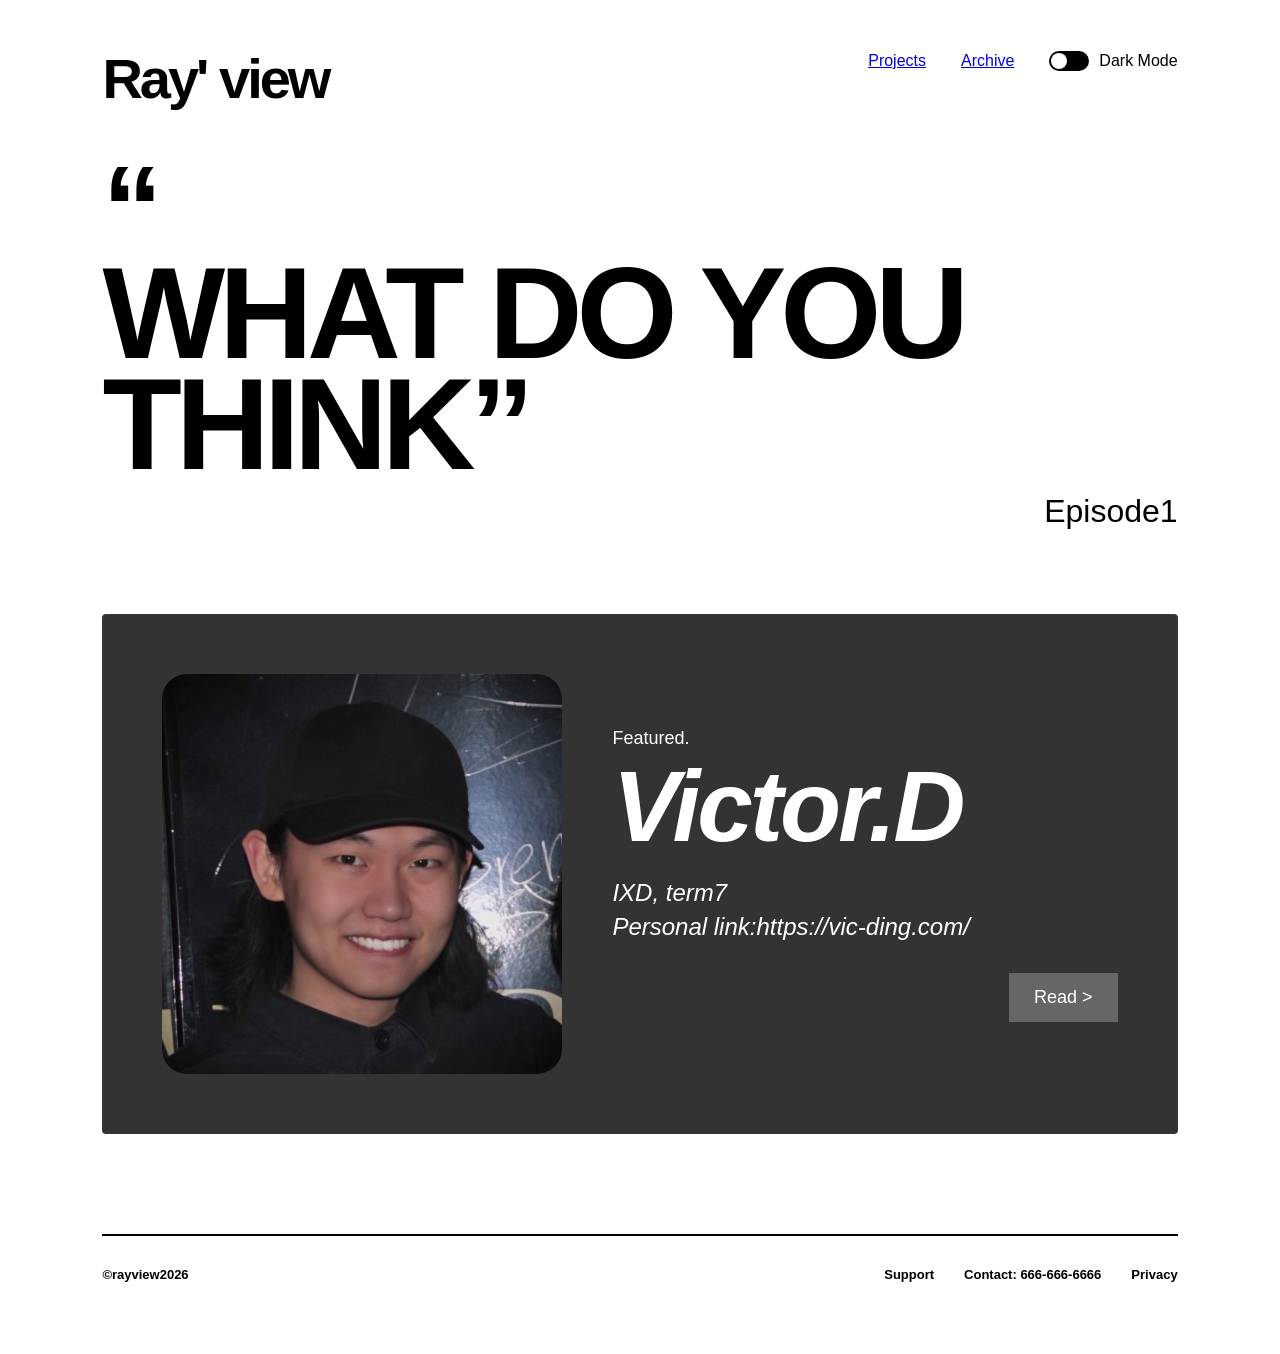
==== index.html @ 0a082f39 "innitial commit" ====
<!DOCTYPE html>
<html lang="zh-EN">
<head>
    <meta charset="UTF-8">
    <meta name="viewport" content="width=device-width, initial-scale=1.0">
    <title>Ray' view</title>
    <link rel="stylesheet" href="style.css">
</head>
<body>

    <header>
        <div class="logo">Ray' view</div>
        <nav>
            <a href="///">Projects</a>
            <a href="///">Archive</a>
            <div class="dark-mode-toggle" id="themeToggle">
                <div class="toggle-icon"></div>
                <span>Dark Mode</span>
            </div>
        </nav>
    </header>

    <main>
        <section class="hero">
            <span class="quote-mark">“</span>
            <h1 class="main-title">What Do You<br>Think”</h1>
            <div class="episode">Episode1</div>
        </section>

        <section class="profile-card">
            <div class="profile-pic"></div>
            <div class="profile-info">
                <p class="label">Featured.</p>
                <h2 class="name">Victor.D</h2>
                <p class="details">
                    IXD, term7<br>
                    Personal link:https://vic-ding.com/
                </p>
                <a href="Page1.html" class="read-btn">Read ></a>
            </div>
        </section>
    </main>

    <footer>
        <div class="copyright">©rayview2026</div>
        <div class="footer-links">
            <span>Support</span>
            <span>Contact: 666-666-6666</span>
            <span>Privacy</span>
        </div>
    </footer>

</body>
</html>
---- style.css ----
:root {
    --bg-color: #ffffff;
    --text-color: #000000;
    --card-bg: #333333;
    --card-text: #ffffff;
    --footer-line: #000000;
    --btn-bg: #666666;
    --transition: 0.3s ease;
}


[data-theme="dark"] {
    --bg-color: #121212;
    --text-color: #f0f0f0;
    --card-bg: #1e1e1e;
    --card-text: #ffffff;
    --footer-line: #444444;
    --btn-bg: #444444;
}

* {
    margin: 0;
    padding: 0;
    box-sizing: border-box;
    font-family: "Helvetica Neue", Helvetica, Arial, sans-serif;
}

body {
    background-color: var(--bg-color);
    color: var(--text-color);
    transition: background-color var(--transition), color var(--transition);
    padding: 40px 8%;
    min-height: 100vh;
    display: flex;
    flex-direction:column;
}


header {
    display: flex;
    justify-content: space-between;
    align-items: flex-start;
    margin-bottom: 60px;
}

.logo {
    font-size: 52px;
    font-weight: 800;
    letter-spacing: -2px;
}

nav {
    display: flex;
    gap: 35px;
    align-items: center;
    padding-top: 10px;
}

.dark-mode-toggle {
    display: flex;
    align-items: center;
    gap: 10px;
    cursor: pointer;
    font-size: 16px;
    font-weight: 500;
}

.toggle-icon {
    width: 40px;
    height: 20px;
    background-color: var(--text-color);
    border-radius: 20px;
    position: relative;
}

.toggle-icon::after {
    content: '';
    position: absolute;
    width: 16px;
    height: 16px;
    background-color: var(--bg-color);
    border-radius: 50%;
    top: 2px;
    left: 2px;
    transition: var(--transition);
}

[data-theme="dark"] .toggle-icon::after {
    left: 22px;
}


.hero {
    margin-bottom: 80px;
}

.quote-mark {
    font-size: 120px;
    font-weight: 900;
    line-height: 0.5;
    display: block;
    margin-bottom: 20px;
}

.main-title {
    font-size: clamp(60px, 12vw, 130px); 
    line-height: 0.85;
    font-weight: 900;
    text-transform: uppercase;
    letter-spacing: -6px;
}

.episode {
    text-align: right;
    font-size: 32px;
    font-weight: 300;
    margin-top: 10px;
}

.profile-card {
    background-color: var(--card-bg);
    color: var(--card-text);
    padding: 60px;
    display: flex;
    align-items: center;
    gap: 50px;
    border-radius: 4px;
    margin-bottom: 100px;
}

@media screen and (max-width: 992px) {
    .profile-card { flex-direction: column; padding: 40px; text-align: left; }
    .profile-pic { width: 100%; height: auto; aspect-ratio: 1/1; }
    .read-btn { float: none; width: 100%; text-align: center; }
}

.profile-pic {
    width: 400px;
    height: 400px;
    background: url('photo1.jpg') center/cover;
    background-color: #555;
    border-radius: 25px;
    flex-shrink: 0;
}

.profile-info {
    flex-grow: 1;
    position: relative;
}

.label {
    font-size: 18px;
    margin-bottom: 5px;
}

.name {
    font-size: clamp(50px, 8vw, 100px);
    font-weight: 900;
    font-style: italic;
    line-height: 1;
    margin-bottom: 20px;
    letter-spacing: -3px;
}

.details {
    font-size: 24px;
    font-style: italic;
    font-weight: 300;
    line-height: 1.4;
}

.read-btn {
    display: inline-block;
    background-color: var(--btn-bg);
    color: #fff;
    padding: 12px 25px;
    text-decoration: none;
    font-size: 18px;
    margin-top: 30px;
    float: right;
}

footer {
    margin-top: auto;
    border-top: 2px solid var(--footer-line);
    padding: 30px 0;
    display: flex;
    justify-content: space-between;
    font-size: 13px;
    font-weight: 600;
}

.footer-links {
    display: flex;
    gap: 30px;
}


@media (max-width: 600px) {
    body { padding: 20px; }
    header { flex-direction: column; gap: 20px; }
    nav { width: 100%; justify-content: space-between; }
    .main-title { letter-spacing: -2px; }
    footer { flex-direction: column-reverse; gap: 20px; text-align: center; }
    .footer-links { justify-content: center; }
}


body {
    font-family: "Helvetica Neue", Helvetica, Arial, sans-serif;
    background-color: var(--bg-color);
    color: var(--text-color);
    transition: background-color var(--transition-speed), color var(--transition-speed);
    line-height: 1.4;
    -webkit-font-smoothing: antialiased; 
}


.logo {
    font-size: 56px;
    font-weight: 800;
    letter-spacing: -3px;
}

.nav-links {
    display: flex;
    gap: 40px;
    align-items: center;
}

.nav-links a {
    text-decoration: none;
    color: var(--text-color);
    font-size: 18px;
    font-weight: 400;
}

.theme-switch {
    display: flex;
    align-items: center;
    gap: 10px;
    cursor: pointer;
    font-size: 18px;
}

.switch-pill {
    width: 44px;
    height: 22px;
    background-color: var(--text-color);
    border-radius: 20px;
    position: relative;
    transition: var(--transition-speed);
}

.switch-pill::after {
    content: '';
    position: absolute;
    width: 18px;
    height: 18px;
    background-color: var(--bg-color);
    border-radius: 50%;
    top: 2px;
    left: 2px;
    transition: var(--transition-speed);
}

[data-theme="dark"] .switch-pill::after {
    left: 24px;
}

.container {
    max-width: 850px; 
    margin: 0 auto;
    padding: 60px 20px;
}

.interview-item {
    margin-bottom: 80px;
}

.question {
    font-size: 32px;
    font-weight: 700;
    font-style: italic;
    margin-bottom: 24px;
    line-height: 1.2;
    letter-spacing: -1px;
}

.answer {
    font-size: 18px;
    font-weight: 400;
    color: var(--text-color);
    margin-bottom: 20px;
    text-align: justify;
}

.pull-quote {
    font-size: 48px;
    font-weight: 800;
    font-style: italic;
    text-align: center;
    margin: 60px 0;
    padding: 0 40px;
    line-height: 1.1;
    letter-spacing: -2px;
    border-left: 4px solid var(--text-color); 
}

.content-media {
    margin: 80px 0;
    text-align: center;
}

.work-img {
    max-width: 100%;
    height: auto;
    box-shadow: 0 20px 40px rgba(0,0,0,0.1);
}

.footer {
    max-width: var(--container-width);
    margin: 100px auto 40px;
    padding: 30px 20px;
    border-top: 2px solid var(--line-color);
    display: flex;
    justify-content: space-between;
    font-size: 14px;
    font-weight: 500;
}

.footer-right {
    display: flex;
    gap: 30px;
}

@media screen and (max-width: 768px) {
    .navbar {
        flex-direction: column;
        align-items: flex-start;
        gap: 20px;
    }
    
    .logo { font-size: 40px; }
    
    .question { font-size: 24px; }
    
    .pull-quote { 
        font-size: 32px; 
        padding: 0 20px;
    }
    
    .footer {
        flex-direction: column;
        gap: 20px;
    }
}
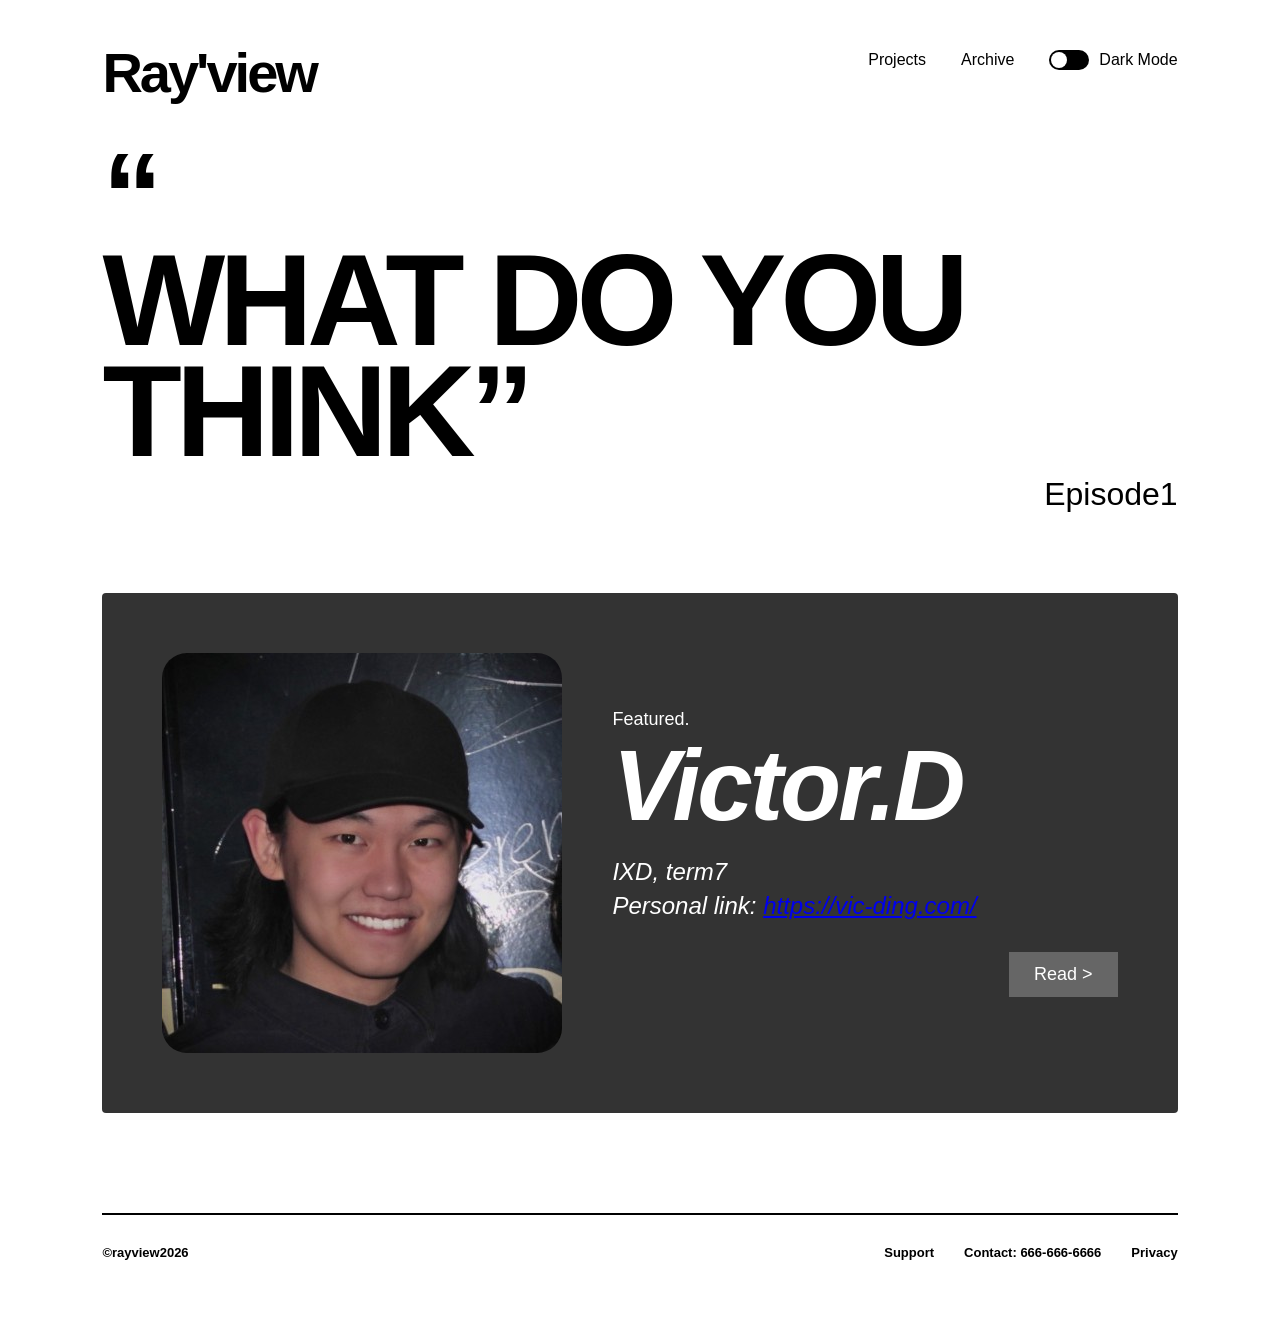
==== commit 62f60887: "second commit" ====
--- a/index.html
+++ b/index.html
@@ -3,16 +3,16 @@
 <head>
     <meta charset="UTF-8">
     <meta name="viewport" content="width=device-width, initial-scale=1.0">
-    <title>Ray' view</title>
+    <title>Ray'view</title>
     <link rel="stylesheet" href="style.css">
 </head>
 <body>
 
     <header>
-        <div class="logo">Ray' view</div>
+        <div class="logo">Ray'view</div>
         <nav>
-            <a href="///">Projects</a>
-            <a href="///">Archive</a>
+            <a>Projects</a>
+            <a>Archive</a>
             <div class="dark-mode-toggle" id="themeToggle">
                 <div class="toggle-icon"></div>
                 <span>Dark Mode</span>
@@ -34,7 +34,7 @@
                 <h2 class="name">Victor.D</h2>
                 <p class="details">
                     IXD, term7<br>
-                    Personal link:https://vic-ding.com/
+                    Personal link: <a href="https://vic-ding.com/" target="_blank">https://vic-ding.com/</a>
                 </p>
                 <a href="Page1.html" class="read-btn">Read ></a>
             </div>
@@ -51,4 +51,6 @@
     </footer>
 
 </body>
+
+    <script src="js.js"></script>
 </html>
--- a/style.css
+++ b/style.css
@@ -25,6 +25,13 @@
     box-sizing: border-box;
     font-family: "Helvetica Neue", Helvetica, Arial, sans-serif;
 }
+
+
+nav{
+    font-family: "Helvetica Neue";
+    font-color: var(--text-color);
+}
+
 
 body {
     background-color: var(--bg-color);
@@ -207,16 +214,6 @@
 }
 
 
-body {
-    font-family: "Helvetica Neue", Helvetica, Arial, sans-serif;
-    background-color: var(--bg-color);
-    color: var(--text-color);
-    transition: background-color var(--transition-speed), color var(--transition-speed);
-    line-height: 1.4;
-    -webkit-font-smoothing: antialiased; 
-}
-
-
 .logo {
     font-size: 56px;
     font-weight: 800;
@@ -300,7 +297,7 @@
     font-size: 48px;
     font-weight: 800;
     font-style: italic;
-    text-align: center;
+    text-align: left;
     margin: 60px 0;
     padding: 0 40px;
     line-height: 1.1;
@@ -308,7 +305,7 @@
     border-left: 4px solid var(--text-color); 
 }
 
-.content-media {
+.renalabs-image {
     margin: 80px 0;
     text-align: center;
 }
